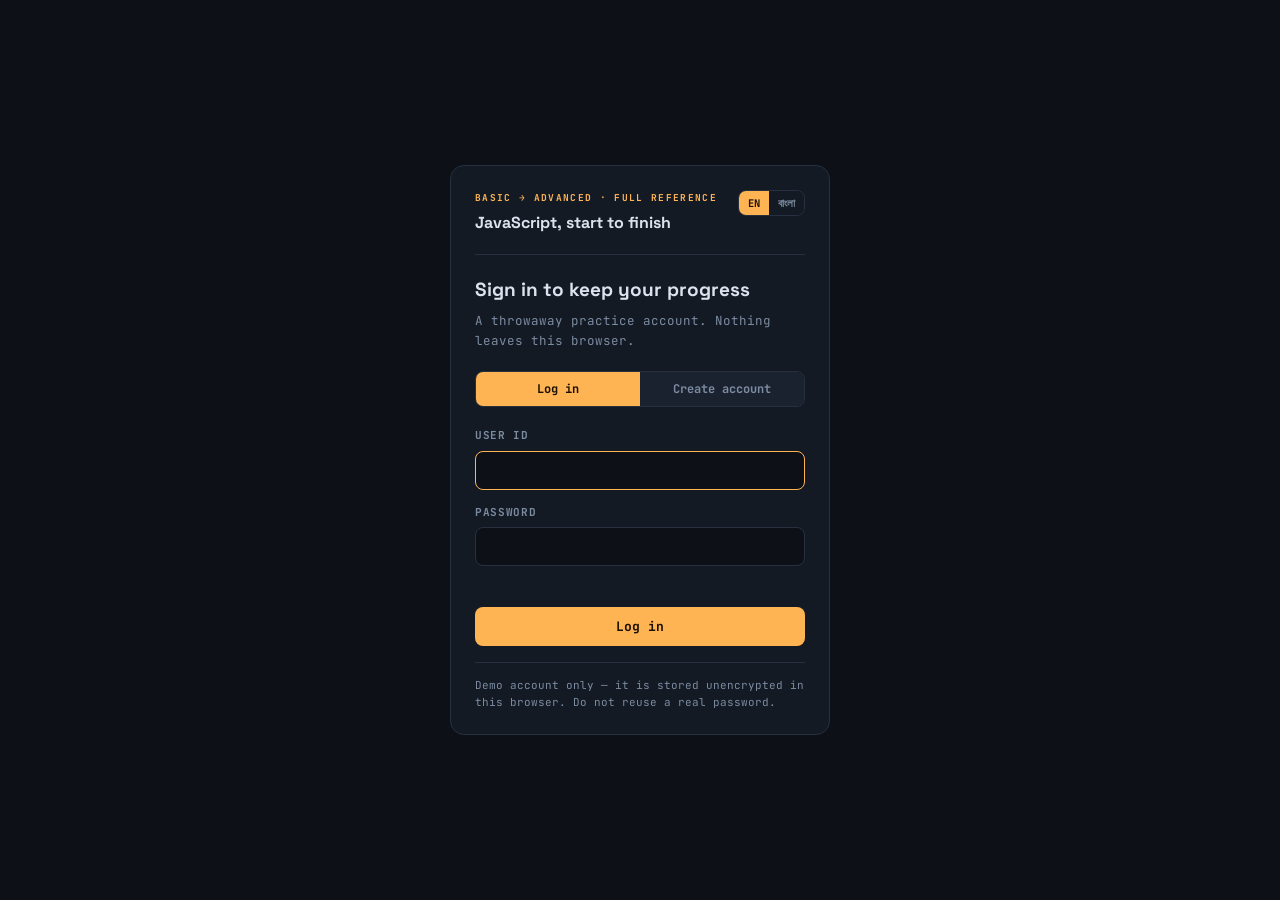
==== index.html @ 59610de0 "Refactor code structure for improved readability and maintainability" ====
<!DOCTYPE html>
<html lang="en">
<head>
<meta charset="UTF-8">
<meta name="viewport" content="width=device-width, initial-scale=1">
<title>JavaScript: Basic to Advanced</title>
<link rel="stylesheet" href="css/style.css">
</head>
<body>

<header id="header" style="display:none;">
  <div class="headtop">
    <div>
      <div class="eyebrow" id="t-eyebrow">basic → advanced · full reference</div>
      <h1 id="t-title">JavaScript, start to finish</h1>
      <div class="sub" id="t-sub">22 modules · deep explanations · runnable code · progress saved automatically</div>
    </div>
    <div class="langswitch">
      <button id="btn-en" onclick="setLang('en')">EN</button>
      <button id="btn-bn" onclick="setLang('bn')">বাংলা</button>
    </div>
  </div>
  <div class="toprow" id="toprow" style="display:none;">
    <div class="progressbar">
      <div class="track"><div class="fill" id="progressFill"></div></div>
      <div class="label" id="progressLabel">0 / 22</div>
    </div>
    <span class="userchip" id="userchip"></span>
    <button class="resetbtn" id="t-reset" onclick="resetProgress()">↺ Reset progress</button>
    <button class="resetbtn" id="t-logout" onclick="logout()">Log out</button>
    <span class="savestate" id="saveState"></span>
  </div>
</header>

<div class="authscreen" id="authscreen" style="display:none;">
  <div class="authcard">
    <div class="authhead">
      <div>
        <div class="eyebrow" id="a-eyebrow">basic → advanced · full reference</div>
        <h2 id="a-brand">JavaScript, start to finish</h2>
      </div>
      <div class="langswitch">
        <button type="button" id="a-btn-en" onclick="setLang('en')">EN</button>
        <button type="button" id="a-btn-bn" onclick="setLang('bn')">বাংলা</button>
      </div>
    </div>

    <h2 id="a-title">Sign in to keep your progress</h2>
    <div class="sub" id="a-sub">A throwaway practice account. Nothing leaves this browser.</div>

    <div class="authtabs">
      <button type="button" id="tab-login" class="active" onclick="setAuthMode('login')">Log in</button>
      <button type="button" id="tab-signup" onclick="setAuthMode('signup')">Create account</button>
    </div>

    <form id="authform" onsubmit="return submitAuth(event)" autocomplete="off">
      <label class="field">
        <span id="l-id">User ID</span>
        <input id="f-id" type="text" autocomplete="username" spellcheck="false" autocapitalize="none">
      </label>
      <label class="field">
        <span id="l-pw">Password</span>
        <input id="f-pw" type="password" autocomplete="current-password">
      </label>
      <label class="field" id="field-pw2" style="display:none;">
        <span id="l-pw2">Confirm password</span>
        <input id="f-pw2" type="password" autocomplete="new-password">
      </label>
      <div class="autherr" id="autherr"></div>
      <button class="authbtn" type="submit" id="a-submit">Log in</button>
    </form>

    <div class="authnote" id="a-note"></div>
  </div>
</div>

<div class="wrap" id="appwrap" style="display:none;">
  <nav id="nav"></nav>
  <main id="main"></main>
</div>
<div class="loadscreen" id="loadscreen">Loading…</div>

<script src="js/script.js"></script>

</body>
</html>
---- css/style.css ----
@import url('https://fonts.googleapis.com/css2?family=JetBrains+Mono:wght@400;500;700;800&family=Space+Grotesk:wght@500;700&family=Noto+Sans+Bengali:wght@400;500;700&display=swap');

:root{
  --bg:#0d1117; --panel:#131a24; --panel-2:#1a2230; --line:#26303f;
  --text:#dbe4ee; --dim:#7c8ba1; --accent:#ffb454; --accent-2:#5ee6c8; --danger:#ff6b6b;
  --basic:#5ee6c8; --inter:#ffb454; --adv:#ff8fa3;
  --mono:'JetBrains Mono', monospace; --disp:'Space Grotesk', sans-serif; --bn:'Noto Sans Bengali','Space Grotesk',sans-serif;
}
*{box-sizing:border-box;}
body{ margin:0; background:var(--bg); color:var(--text); font-family:var(--mono); line-height:1.6; }
body.lang-bn .explain, body.lang-bn .challenge, body.lang-bn .sub, body.lang-bn .grouplabel, body.lang-bn .mmeta, body.lang-bn .done-check, body.lang-bn .navfoot button, body.lang-bn nav .item div:last-child{ font-family:var(--bn); }
::selection{ background:var(--accent); color:#0d1117; }

header{ padding:22px 24px 16px; border-bottom:1px solid var(--line); position:sticky; top:0; background:var(--bg); z-index:20; }
.headtop{ display:flex; justify-content:space-between; align-items:flex-start; gap:14px; flex-wrap:wrap; }
.eyebrow{ font-size:11px; letter-spacing:.14em; color:var(--accent); text-transform:uppercase; font-weight:700;}
h1{ font-family:var(--disp); font-size:23px; margin:6px 0 4px; font-weight:700; }
.sub{ color:var(--dim); font-size:13px; }

.langswitch{ display:flex; border:1px solid var(--line); border-radius:8px; overflow:hidden; flex:none; }
.langswitch button{ background:var(--panel); border:none; color:var(--dim); padding:8px 14px; font-family:var(--mono); font-size:12px; cursor:pointer; font-weight:700; }
.langswitch button.active{ background:var(--accent); color:#1a1002; }
.langswitch button:not(.active):hover{ background:var(--panel-2); color:var(--text); }

.toprow{ display:flex; align-items:center; gap:12px; margin-top:14px; flex-wrap:wrap; }
.progressbar{ display:flex; align-items:center; gap:10px; flex:1; min-width:220px; }
.progressbar .track{ flex:1; height:7px; background:var(--panel-2); border-radius:4px; overflow:hidden; border:1px solid var(--line);}
.progressbar .fill{ height:100%; width:0%; background:linear-gradient(90deg,var(--basic),var(--inter),var(--adv)); transition:width .4s; }
.progressbar .label{ font-size:12px; color:var(--dim); min-width:120px; text-align:right;}
.resetbtn{ background:none; border:1px solid var(--line); color:var(--dim); padding:7px 12px; border-radius:7px; font-family:var(--mono); font-size:11px; cursor:pointer; }
.resetbtn:hover{ border-color:var(--danger); color:var(--danger); }
.savestate{ font-size:10.5px; color:var(--dim); opacity:.8; }

.wrap{ display:grid; grid-template-columns:250px 1fr; max-width:1240px; margin:0 auto; }
@media (max-width:840px){ .wrap{ grid-template-columns:1fr; } nav{ position:static !important; max-height:none !important;} }

nav{ border-right:1px solid var(--line); padding:16px 10px; align-self:start; position:sticky; top:150px; max-height:calc(100vh - 168px); overflow:auto; }
.grouplabel{ font-size:10px; letter-spacing:.1em; text-transform:uppercase; color:var(--dim); padding:14px 10px 6px; font-weight:700; }
.grouplabel:first-child{ padding-top:4px; }
nav .item{ display:flex; gap:9px; align-items:flex-start; padding:8px 10px; border-radius:8px; cursor:pointer; font-size:12px; color:var(--dim); margin-bottom:1px; border:1px solid transparent; }
nav .item:hover{ background:var(--panel); color:var(--text); }
nav .item.active{ background:var(--panel-2); color:var(--text); border-color:var(--line); }
nav .num{ flex:none; width:18px; height:18px; border-radius:50%; border:1px solid var(--line); display:flex; align-items:center; justify-content:center; font-size:9px; color:var(--dim); margin-top:1px; }
nav .item.active .num{ border-color:var(--accent); color:var(--accent); }
nav .item.done .num{ background:var(--accent-2); color:#0d1117; border-color:var(--accent-2); }

main{ padding:24px 28px 90px; min-width:0; max-width:820px; }
.module{ display:none; }
.module.active{ display:block; animation:fade .25s ease; }
@keyframes fade{ from{opacity:0; transform:translateY(6px);} to{opacity:1; transform:none;} }

.mtitle{ font-family:var(--disp); font-size:21px; font-weight:700; margin:0 0 4px; display:flex; align-items:center; gap:10px; flex-wrap:wrap;}
body.lang-bn .mtitle{ font-family:var(--bn); }
.level{ font-family:var(--mono); font-size:10px; padding:3px 9px; border-radius:20px; border:1px solid; text-transform:uppercase; letter-spacing:.05em; font-weight:700; }
.level.Basic{ color:var(--basic); border-color:var(--basic); }
.level.Intermediate{ color:var(--inter); border-color:var(--inter); }
.level.Advanced{ color:var(--adv); border-color:var(--adv); }
.mmeta{ color:var(--dim); font-size:12px; margin-bottom:18px; }

.explain{ font-size:14.5px; color:var(--text); margin-bottom:14px; }
.explain code{ background:var(--panel-2); padding:1px 6px; border-radius:4px; color:var(--accent-2); font-size:13px; font-family:var(--mono); }
.explain ul{ padding-left:20px; margin:10px 0; }
.explain li{ margin-bottom:6px; }
.explain p{ margin:0 0 12px; }
.explain h4{ font-family:var(--disp); font-size:14px; color:var(--accent); margin:20px 0 6px; text-transform:uppercase; letter-spacing:.04em; }
body.lang-bn .explain h4{ font-family:var(--bn); text-transform:none; }
.explain .why{ border-left:3px solid var(--accent-2); padding:10px 14px; background:rgba(94,230,200,.05); margin:14px 0; border-radius:0 8px 8px 0; }
.explain .why b{ color:var(--accent-2); }
.explain .warn{ border-left:3px solid var(--danger); padding:10px 14px; background:rgba(255,107,107,.05); margin:14px 0; border-radius:0 8px 8px 0; }
.explain .warn b{ color:var(--danger); }

.editor{ background:var(--panel); border:1px solid var(--line); border-radius:10px; overflow:hidden; margin:16px 0; }
.editor .bar{ display:flex; justify-content:space-between; align-items:center; padding:8px 12px; background:var(--panel-2); border-bottom:1px solid var(--line); font-size:11px; color:var(--dim); }
.editor .bar .dots{ display:flex; gap:5px; }
.editor .bar .dots span{ width:8px; height:8px; border-radius:50%; background:var(--line); }
.runbtn{ background:var(--accent); color:#1a1002; border:none; padding:5px 14px; border-radius:6px; font-family:var(--mono); font-weight:700; font-size:11.5px; cursor:pointer; }
.runbtn:hover{ filter:brightness(1.08); }
textarea.code{ width:100%; min-height:140px; background:var(--panel); color:var(--text); border:none; resize:vertical; font-family:var(--mono); font-size:12.5px; padding:14px; outline:none; tab-size:2; }
.output{ border-top:1px solid var(--line); padding:10px 14px; font-size:12.5px; min-height:20px; background:#0a0f16; white-space:pre-wrap; word-break:break-word; font-family:var(--mono); }
.output .ok{ color:var(--accent-2); }
.output .err{ color:var(--danger); }
.output .muted{ color:var(--dim); font-style:italic; }

.challenge{ border:1px dashed var(--line); border-radius:10px; padding:14px 16px; margin-top:16px; background:rgba(255,180,84,.04); }
.challenge .lbl{ font-size:11px; letter-spacing:.1em; color:var(--accent); text-transform:uppercase; font-weight:700; margin-bottom:6px;}
body.lang-bn .challenge .lbl{ font-family:var(--mono); }

.navfoot{ display:flex; align-items:center; justify-content:space-between; margin-top:26px; gap:10px; flex-wrap:wrap; }
.navfoot button{ background:var(--panel-2); border:1px solid var(--line); color:var(--text); padding:9px 16px; border-radius:8px; font-family:var(--mono); font-size:12px; cursor:pointer; }
.navfoot button:hover{ border-color:var(--accent); color:var(--accent); }
.navfoot button:disabled{ opacity:.3; cursor:default; }
.navfoot button.primary{ background:var(--accent); color:#1a1002; border-color:var(--accent); font-weight:700;}
.done-check{ font-size:11px; color:var(--dim); display:flex; align-items:center; gap:6px; }
.done-check input{ accent-color:var(--accent-2); width:14px; height:14px; }

.loadscreen{ padding:60px 24px; text-align:center; color:var(--dim); font-size:13px; }

/* ---- Auth screen ---- */
.userchip{ font-size:11px; color:var(--accent-2); border:1px solid var(--line); background:var(--panel); padding:6px 11px; border-radius:20px; white-space:nowrap; }
body.lang-bn .userchip, body.lang-bn .authcard{ font-family:var(--bn); }

/* No header before login, so the card centres in the viewport instead of sitting under one. */
.authscreen{ display:flex; align-items:center; justify-content:center; min-height:100vh; padding:40px 20px; }
.authcard{ width:100%; max-width:380px; background:var(--panel); border:1px solid var(--line); border-radius:14px; padding:24px; }

.authhead{ display:flex; justify-content:space-between; align-items:flex-start; gap:12px; padding-bottom:18px; margin-bottom:20px; border-bottom:1px solid var(--line); }
.authhead .eyebrow{ font-size:9.5px; }
.authhead .langswitch button{ padding:5px 9px; font-size:10.5px; }
#a-brand{ font-size:16px; margin:5px 0 0; }

.authcard h2{ font-family:var(--disp); font-size:19px; font-weight:700; margin:0 0 6px; }
body.lang-bn .authcard h2{ font-family:var(--bn); }
.authcard .sub{ font-size:12.5px; margin-bottom:20px; }

.authtabs{ display:flex; border:1px solid var(--line); border-radius:8px; overflow:hidden; margin-bottom:20px; }
.authtabs button{ flex:1; background:var(--panel-2); border:none; color:var(--dim); padding:9px 10px; font-family:inherit; font-size:12px; font-weight:700; cursor:pointer; }
.authtabs button.active{ background:var(--accent); color:#1a1002; }
.authtabs button:not(.active):hover{ color:var(--text); }

.field{ display:flex; flex-direction:column; gap:6px; margin-bottom:14px; }
.field span{ font-size:11px; letter-spacing:.06em; text-transform:uppercase; color:var(--dim); font-weight:700; }
body.lang-bn .field span{ font-family:var(--bn); text-transform:none; letter-spacing:0; }
.field input{ background:var(--bg); border:1px solid var(--line); border-radius:8px; color:var(--text); padding:10px 12px; font-family:var(--mono); font-size:13px; outline:none; width:100%; }
.field input:focus{ border-color:var(--accent); }

.autherr{ color:var(--danger); font-size:12px; min-height:17px; margin-bottom:10px; }
.authbtn{ width:100%; background:var(--accent); color:#1a1002; border:none; padding:11px; border-radius:8px; font-family:inherit; font-size:13px; font-weight:700; cursor:pointer; }
.authbtn:hover{ filter:brightness(1.08); }
.authnote{ font-size:11px; color:var(--dim); line-height:1.5; margin-top:16px; padding-top:14px; border-top:1px solid var(--line); }
.authnote.bad{ color:var(--danger); }
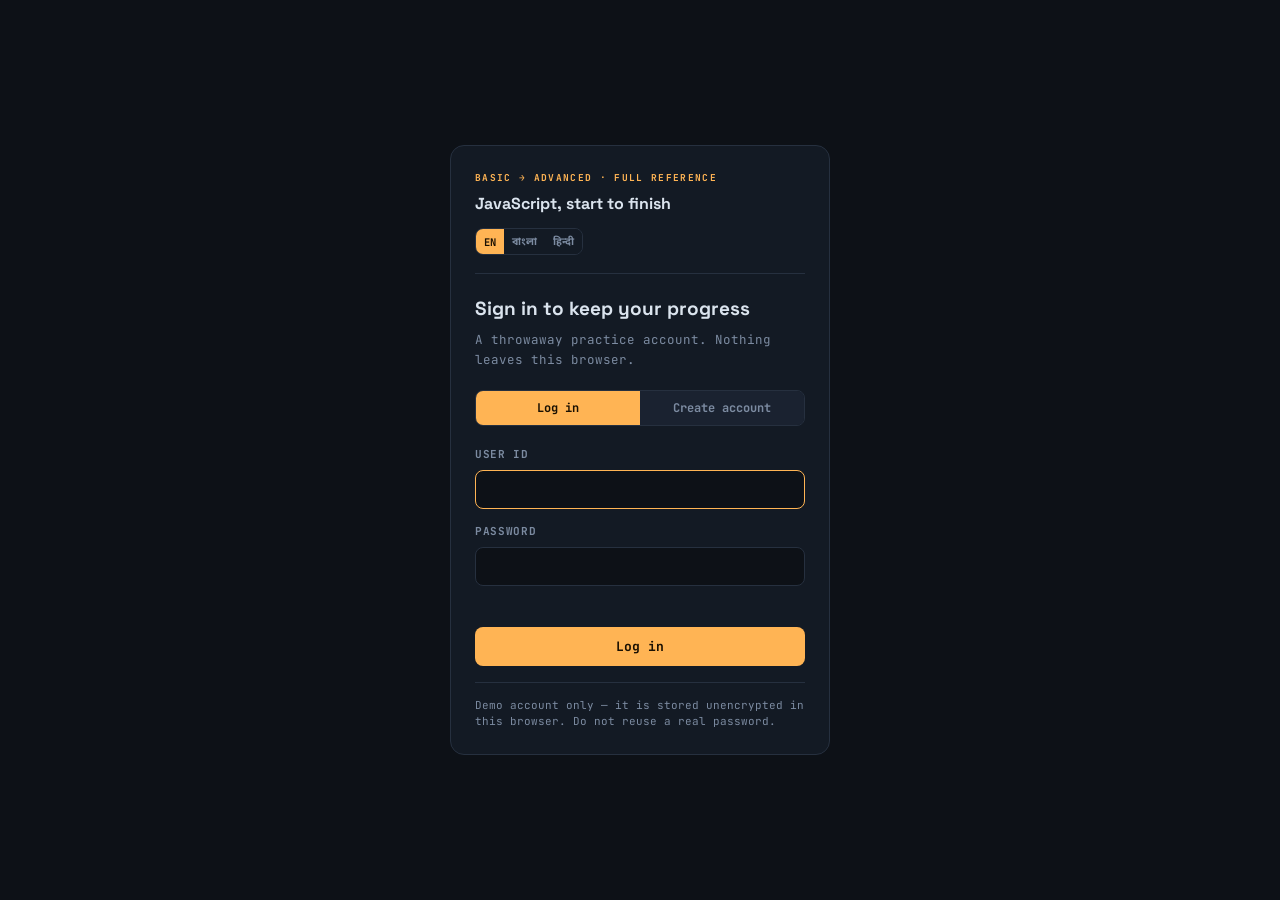
==== commit 80c51607: "Add Hindi language support and update styles for multilingual compatibility - Updated CSS to include" ====
--- a/index.html
+++ b/index.html
@@ -18,6 +18,7 @@
     <div class="langswitch">
       <button id="btn-en" onclick="setLang('en')">EN</button>
       <button id="btn-bn" onclick="setLang('bn')">বাংলা</button>
+      <button id="btn-hi" onclick="setLang('hi')">हिन्दी</button>
     </div>
   </div>
   <div class="toprow" id="toprow" style="display:none;">
@@ -42,6 +43,7 @@
       <div class="langswitch">
         <button type="button" id="a-btn-en" onclick="setLang('en')">EN</button>
         <button type="button" id="a-btn-bn" onclick="setLang('bn')">বাংলা</button>
+        <button type="button" id="a-btn-hi" onclick="setLang('hi')">हिन्दी</button>
       </div>
     </div>
 
@@ -80,6 +82,7 @@
 </div>
 <div class="loadscreen" id="loadscreen">Loading…</div>
 
+<script src="js/lang-hi.js"></script>
 <script src="js/script.js"></script>
 
 </body>
--- a/css/style.css
+++ b/css/style.css
@@ -1,24 +1,36 @@
-@import url('https://fonts.googleapis.com/css2?family=JetBrains+Mono:wght@400;500;700;800&family=Space+Grotesk:wght@500;700&family=Noto+Sans+Bengali:wght@400;500;700&display=swap');
+@import url('https://fonts.googleapis.com/css2?family=JetBrains+Mono:wght@400;500;700;800&family=Space+Grotesk:wght@500;700&family=Noto+Sans+Bengali:wght@400;500;700&family=Noto+Sans+Devanagari:wght@400;500;700&display=swap');
 
 :root{
   --bg:#0d1117; --panel:#131a24; --panel-2:#1a2230; --line:#26303f;
   --text:#dbe4ee; --dim:#7c8ba1; --accent:#ffb454; --accent-2:#5ee6c8; --danger:#ff6b6b;
   --basic:#5ee6c8; --inter:#ffb454; --adv:#ff8fa3;
-  --mono:'JetBrains Mono', monospace; --disp:'Space Grotesk', sans-serif; --bn:'Noto Sans Bengali','Space Grotesk',sans-serif;
+  --mono:'JetBrains Mono', monospace; --disp:'Space Grotesk', sans-serif;
+  --bn:'Noto Sans Bengali','Space Grotesk',sans-serif;
+  --hi:'Noto Sans Devanagari','Space Grotesk',sans-serif;
 }
 *{box-sizing:border-box;}
-body{ margin:0; background:var(--bg); color:var(--text); font-family:var(--mono); line-height:1.6; }
-body.lang-bn .explain, body.lang-bn .challenge, body.lang-bn .sub, body.lang-bn .grouplabel, body.lang-bn .mmeta, body.lang-bn .done-check, body.lang-bn .navfoot button, body.lang-bn nav .item div:last-child{ font-family:var(--bn); }
+
+/* Each language sets two fonts: --ui-font for body prose, --ui-disp for headings.
+   Latin scripts split those (mono vs Space Grotesk); Bengali and Devanagari use one
+   face for both. Adding a language = one font var plus one line here, no new selectors. */
+body{ --ui-font:var(--mono); --ui-disp:var(--disp); margin:0; background:var(--bg); color:var(--text); font-family:var(--mono); line-height:1.6; }
+body.lang-bn{ --ui-font:var(--bn); --ui-disp:var(--bn); }
+body.lang-hi{ --ui-font:var(--hi); --ui-disp:var(--hi); }
 ::selection{ background:var(--accent); color:#0d1117; }
 
 header{ padding:22px 24px 16px; border-bottom:1px solid var(--line); position:sticky; top:0; background:var(--bg); z-index:20; }
 .headtop{ display:flex; justify-content:space-between; align-items:flex-start; gap:14px; flex-wrap:wrap; }
 .eyebrow{ font-size:11px; letter-spacing:.14em; color:var(--accent); text-transform:uppercase; font-weight:700;}
-h1{ font-family:var(--disp); font-size:23px; margin:6px 0 4px; font-weight:700; }
+h1{ font-family:var(--ui-disp); font-size:23px; margin:6px 0 4px; font-weight:700; }
+/* Prose elements that follow the reading font rather than the code font. */
+.explain, .challenge, .sub, .grouplabel, .mmeta, .done-check, .navfoot button,
+nav .item div:last-child, .userchip, .authcard, .field span{ font-family:var(--ui-font); }
 .sub{ color:var(--dim); font-size:13px; }
 
 .langswitch{ display:flex; border:1px solid var(--line); border-radius:8px; overflow:hidden; flex:none; }
-.langswitch button{ background:var(--panel); border:none; color:var(--dim); padding:8px 14px; font-family:var(--mono); font-size:12px; cursor:pointer; font-weight:700; }
+/* Each button is labelled in its own script, so this list must cover all three --
+   the browser picks a family per glyph, and JetBrains Mono has no Bengali/Devanagari. */
+.langswitch button{ background:var(--panel); border:none; color:var(--dim); padding:8px 12px; font-family:'JetBrains Mono','Noto Sans Bengali','Noto Sans Devanagari',monospace; font-size:12px; cursor:pointer; font-weight:700; white-space:nowrap; }
 .langswitch button.active{ background:var(--accent); color:#1a1002; }
 .langswitch button:not(.active):hover{ background:var(--panel-2); color:var(--text); }
 
@@ -49,8 +61,7 @@
 .module.active{ display:block; animation:fade .25s ease; }
 @keyframes fade{ from{opacity:0; transform:translateY(6px);} to{opacity:1; transform:none;} }
 
-.mtitle{ font-family:var(--disp); font-size:21px; font-weight:700; margin:0 0 4px; display:flex; align-items:center; gap:10px; flex-wrap:wrap;}
-body.lang-bn .mtitle{ font-family:var(--bn); }
+.mtitle{ font-family:var(--ui-disp); font-size:21px; font-weight:700; margin:0 0 4px; display:flex; align-items:center; gap:10px; flex-wrap:wrap;}
 .level{ font-family:var(--mono); font-size:10px; padding:3px 9px; border-radius:20px; border:1px solid; text-transform:uppercase; letter-spacing:.05em; font-weight:700; }
 .level.Basic{ color:var(--basic); border-color:var(--basic); }
 .level.Intermediate{ color:var(--inter); border-color:var(--inter); }
@@ -62,8 +73,10 @@
 .explain ul{ padding-left:20px; margin:10px 0; }
 .explain li{ margin-bottom:6px; }
 .explain p{ margin:0 0 12px; }
-.explain h4{ font-family:var(--disp); font-size:14px; color:var(--accent); margin:20px 0 6px; text-transform:uppercase; letter-spacing:.04em; }
-body.lang-bn .explain h4{ font-family:var(--bn); text-transform:none; }
+.explain h4{ font-family:var(--ui-disp); font-size:14px; color:var(--accent); margin:20px 0 6px; text-transform:uppercase; letter-spacing:.04em; }
+/* Uppercasing is a Latin-only effect -- it does nothing for Bengali/Devanagari and the
+   extra letter-spacing hurts conjunct characters, so both are dropped there. */
+body:not(.lang-en) .explain h4{ text-transform:none; }
 .explain .why{ border-left:3px solid var(--accent-2); padding:10px 14px; background:rgba(94,230,200,.05); margin:14px 0; border-radius:0 8px 8px 0; }
 .explain .why b{ color:var(--accent-2); }
 .explain .warn{ border-left:3px solid var(--danger); padding:10px 14px; background:rgba(255,107,107,.05); margin:14px 0; border-radius:0 8px 8px 0; }
@@ -83,7 +96,7 @@
 
 .challenge{ border:1px dashed var(--line); border-radius:10px; padding:14px 16px; margin-top:16px; background:rgba(255,180,84,.04); }
 .challenge .lbl{ font-size:11px; letter-spacing:.1em; color:var(--accent); text-transform:uppercase; font-weight:700; margin-bottom:6px;}
-body.lang-bn .challenge .lbl{ font-family:var(--mono); }
+.challenge .lbl{ font-family:var(--mono); } /* stays monospace in every language */
 
 .navfoot{ display:flex; align-items:center; justify-content:space-between; margin-top:26px; gap:10px; flex-wrap:wrap; }
 .navfoot button{ background:var(--panel-2); border:1px solid var(--line); color:var(--text); padding:9px 16px; border-radius:8px; font-family:var(--mono); font-size:12px; cursor:pointer; }
@@ -97,19 +110,17 @@
 
 /* ---- Auth screen ---- */
 .userchip{ font-size:11px; color:var(--accent-2); border:1px solid var(--line); background:var(--panel); padding:6px 11px; border-radius:20px; white-space:nowrap; }
-body.lang-bn .userchip, body.lang-bn .authcard{ font-family:var(--bn); }
 
 /* No header before login, so the card centres in the viewport instead of sitting under one. */
 .authscreen{ display:flex; align-items:center; justify-content:center; min-height:100vh; padding:40px 20px; }
 .authcard{ width:100%; max-width:380px; background:var(--panel); border:1px solid var(--line); border-radius:14px; padding:24px; }
 
-.authhead{ display:flex; justify-content:space-between; align-items:flex-start; gap:12px; padding-bottom:18px; margin-bottom:20px; border-bottom:1px solid var(--line); }
+.authhead{ display:flex; justify-content:space-between; align-items:flex-start; gap:12px; flex-wrap:wrap; padding-bottom:18px; margin-bottom:20px; border-bottom:1px solid var(--line); }
 .authhead .eyebrow{ font-size:9.5px; }
-.authhead .langswitch button{ padding:5px 9px; font-size:10.5px; }
+.authhead .langswitch button{ padding:5px 8px; font-size:10.5px; }
 #a-brand{ font-size:16px; margin:5px 0 0; }
 
-.authcard h2{ font-family:var(--disp); font-size:19px; font-weight:700; margin:0 0 6px; }
-body.lang-bn .authcard h2{ font-family:var(--bn); }
+.authcard h2{ font-family:var(--ui-disp); font-size:19px; font-weight:700; margin:0 0 6px; }
 .authcard .sub{ font-size:12.5px; margin-bottom:20px; }
 
 .authtabs{ display:flex; border:1px solid var(--line); border-radius:8px; overflow:hidden; margin-bottom:20px; }
@@ -119,7 +130,7 @@
 
 .field{ display:flex; flex-direction:column; gap:6px; margin-bottom:14px; }
 .field span{ font-size:11px; letter-spacing:.06em; text-transform:uppercase; color:var(--dim); font-weight:700; }
-body.lang-bn .field span{ font-family:var(--bn); text-transform:none; letter-spacing:0; }
+body:not(.lang-en) .field span{ text-transform:none; letter-spacing:0; }
 .field input{ background:var(--bg); border:1px solid var(--line); border-radius:8px; color:var(--text); padding:10px 12px; font-family:var(--mono); font-size:13px; outline:none; width:100%; }
 .field input:focus{ border-color:var(--accent); }
 
